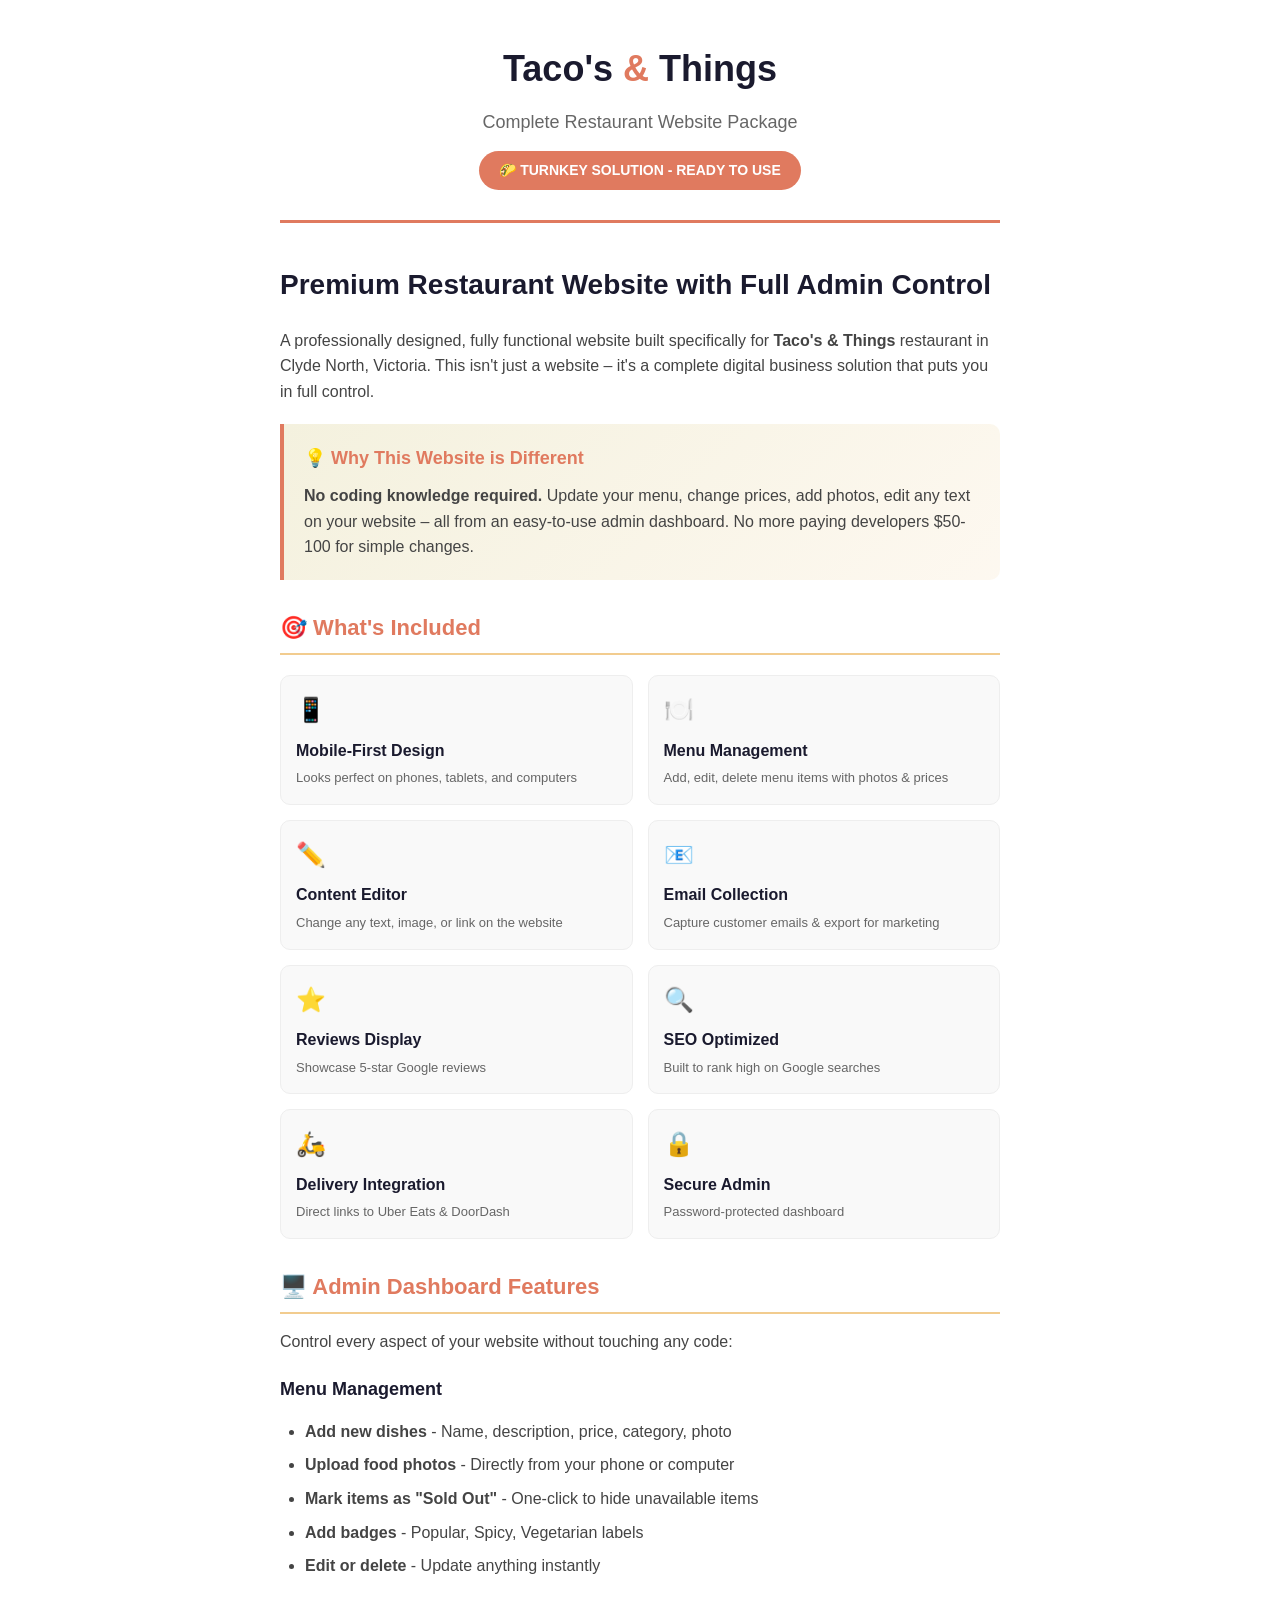
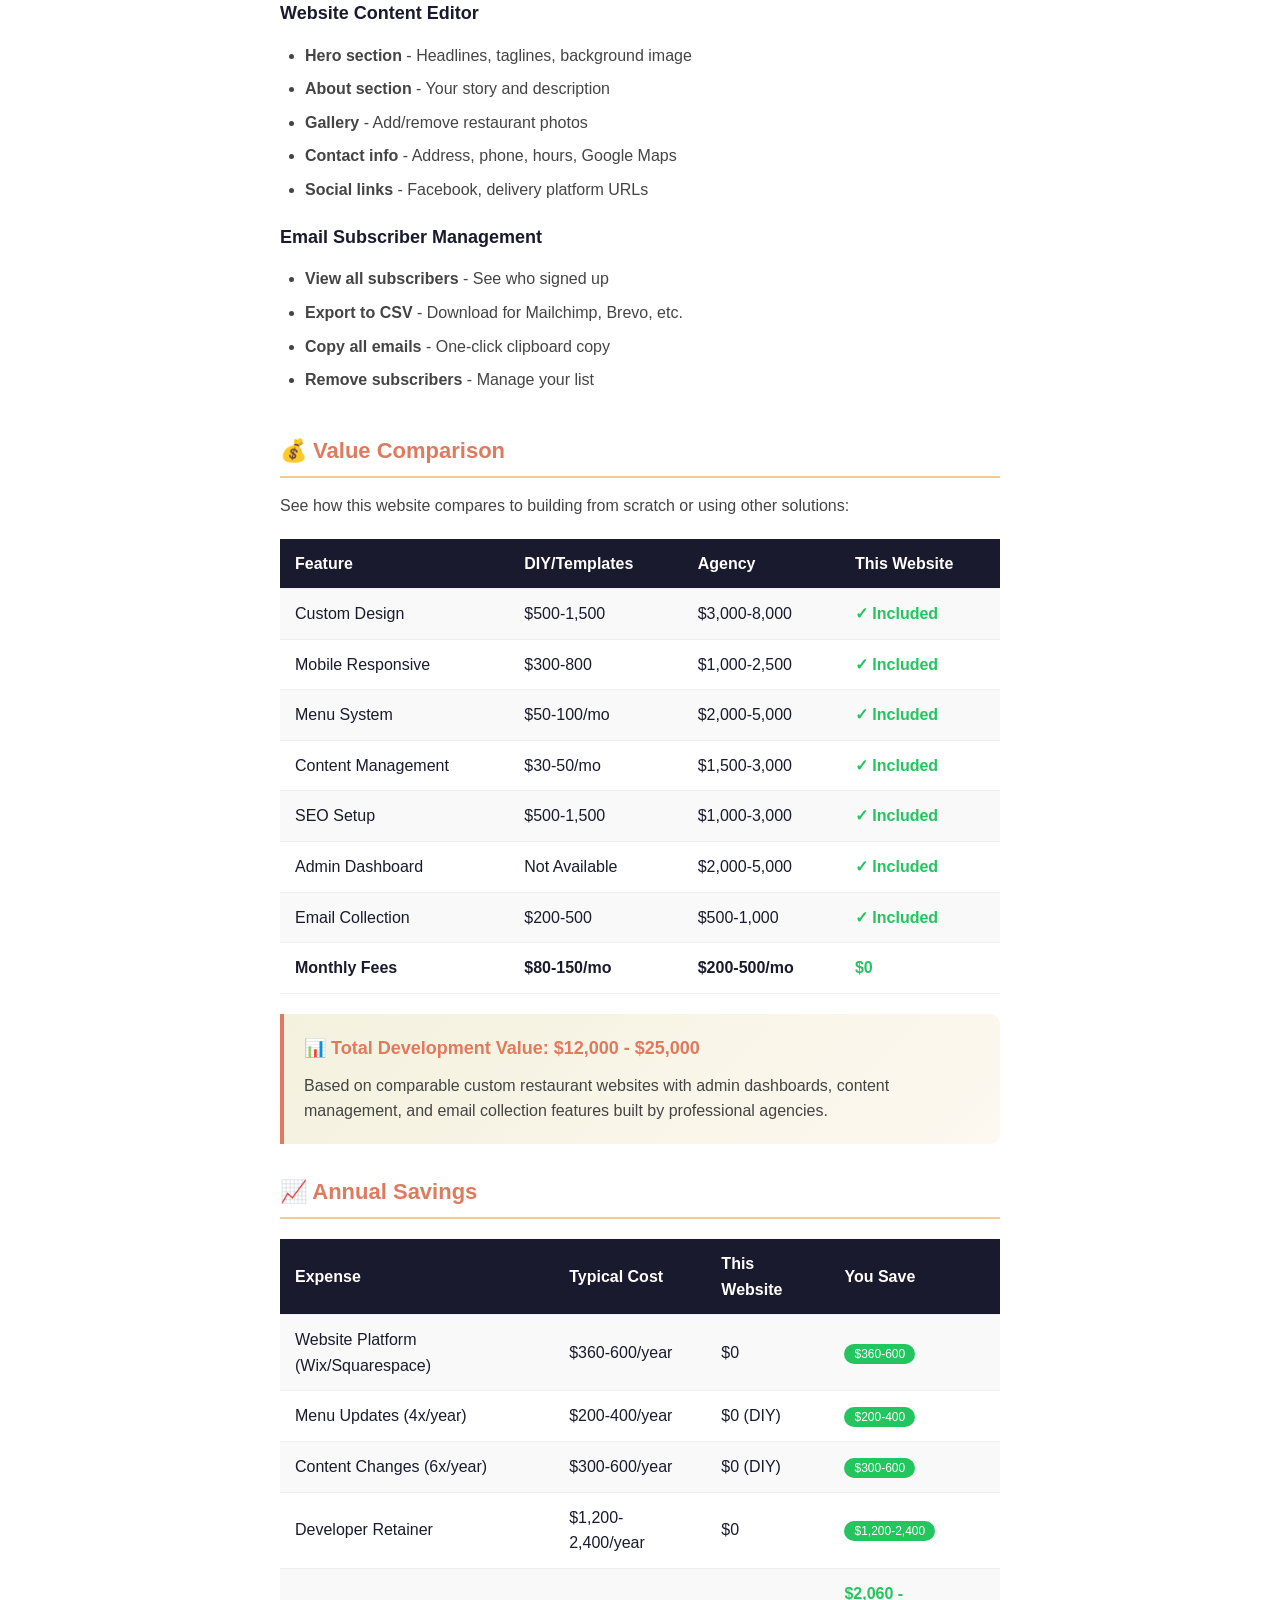
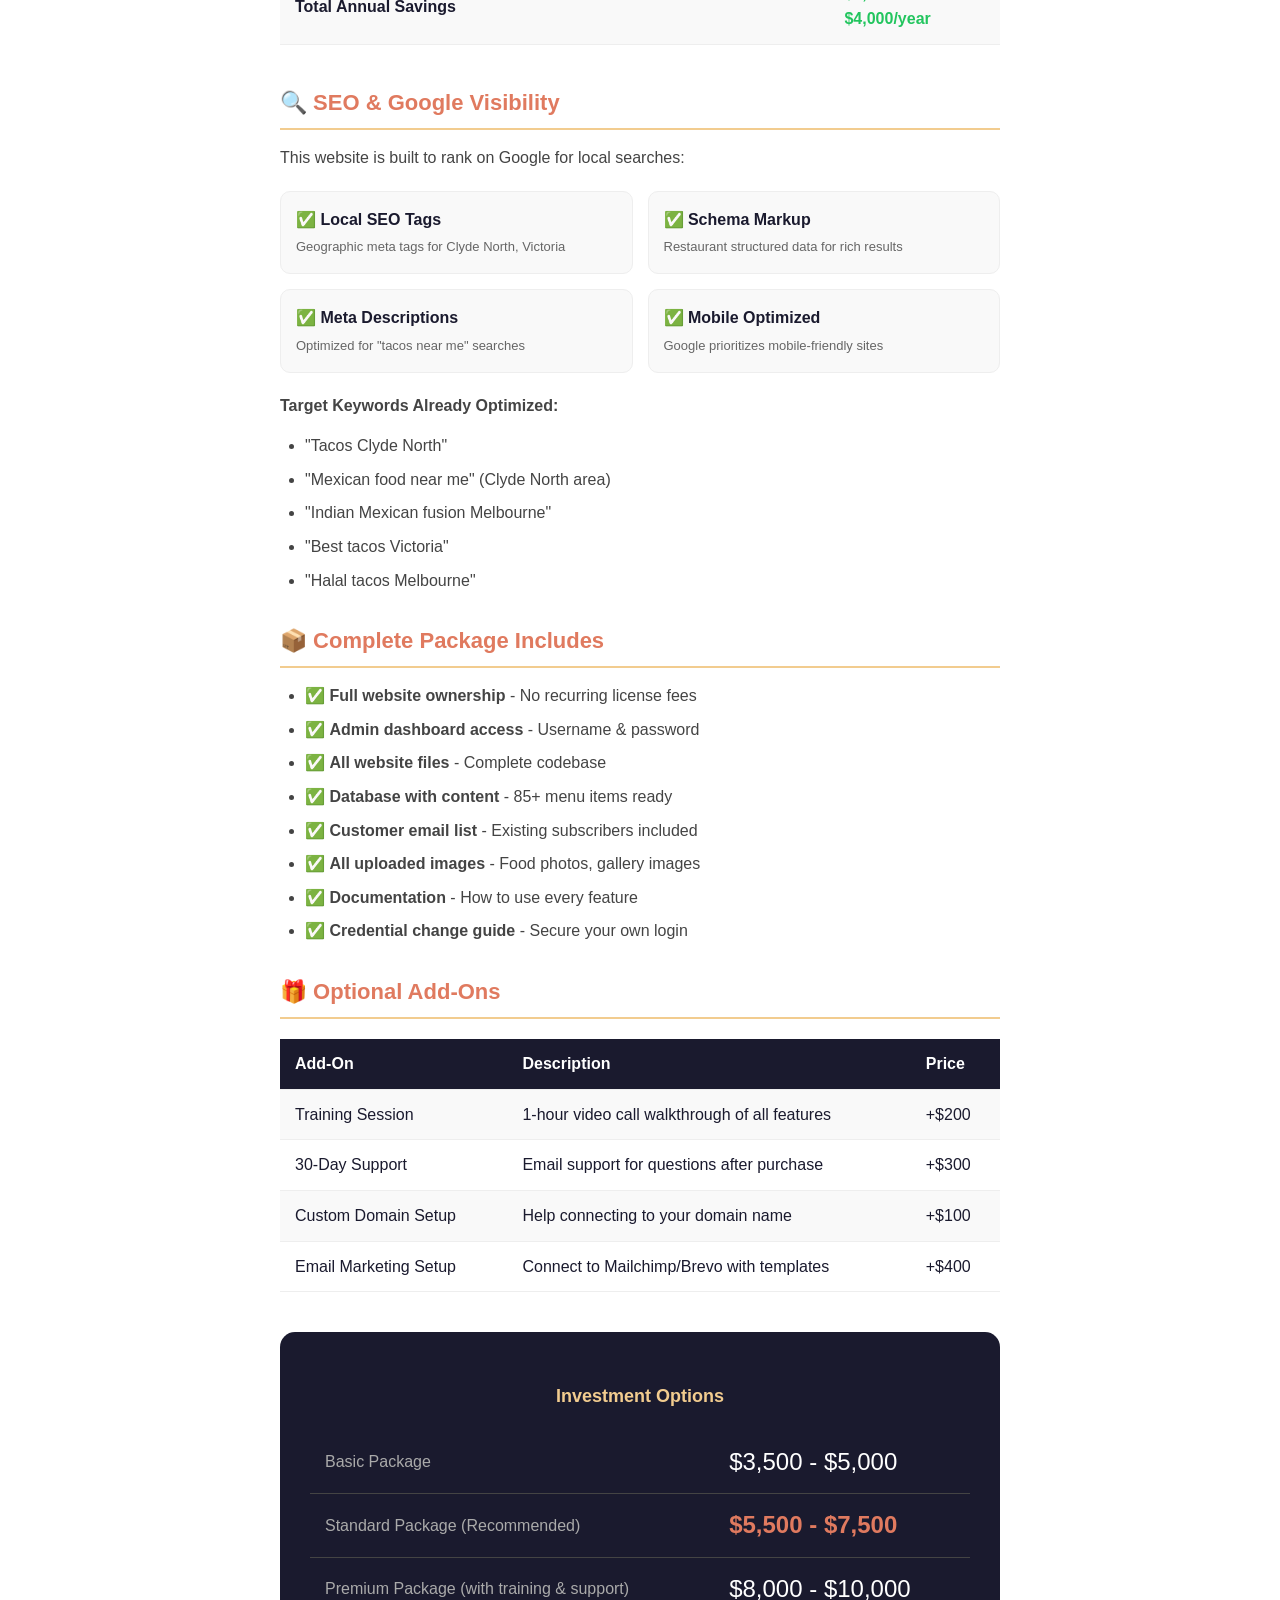
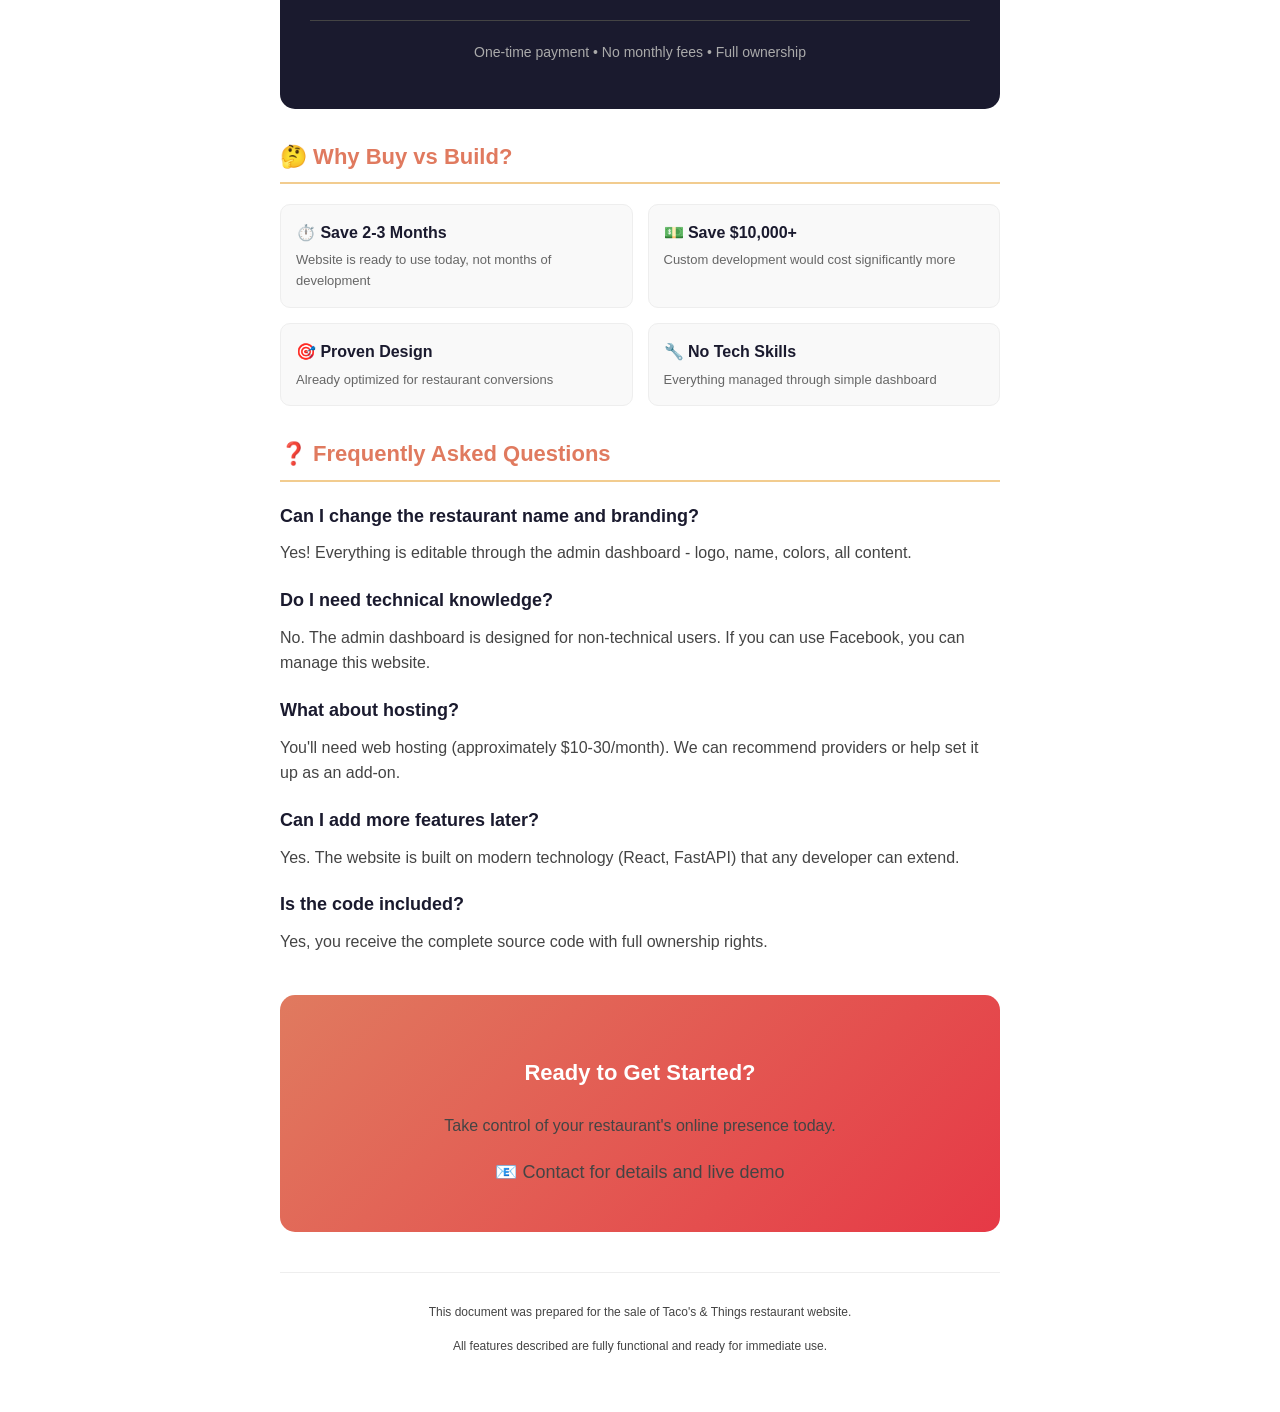
==== frontend/public/sales-document.html @ 50d33d6b "auto-commit for edf80dfa-8334-42f8-8b34-fdadc9ccfc8a" ====
<!DOCTYPE html>
<html lang="en">
<head>
    <meta charset="UTF-8">
    <meta name="viewport" content="width=device-width, initial-scale=1.0">
    <title>Taco's & Things - Website Sales Package</title>
    <style>
        * {
            margin: 0;
            padding: 0;
            box-sizing: border-box;
        }
        
        body {
            font-family: 'Segoe UI', Tahoma, Geneva, Verdana, sans-serif;
            line-height: 1.6;
            color: #1a1a2e;
            background: #fff;
        }
        
        .page {
            max-width: 800px;
            margin: 0 auto;
            padding: 40px;
        }
        
        .header {
            text-align: center;
            padding-bottom: 30px;
            border-bottom: 3px solid #E07A5F;
            margin-bottom: 40px;
        }
        
        .logo-text {
            font-size: 36px;
            font-weight: bold;
            color: #1a1a2e;
        }
        
        .logo-text span {
            color: #E07A5F;
        }
        
        .subtitle {
            font-size: 18px;
            color: #666;
            margin-top: 10px;
        }
        
        .badge {
            display: inline-block;
            background: #E07A5F;
            color: white;
            padding: 8px 20px;
            border-radius: 20px;
            font-size: 14px;
            font-weight: bold;
            margin-top: 15px;
        }
        
        h1 {
            font-size: 28px;
            color: #1a1a2e;
            margin-bottom: 20px;
        }
        
        h2 {
            font-size: 22px;
            color: #E07A5F;
            margin: 30px 0 15px 0;
            padding-bottom: 8px;
            border-bottom: 2px solid #F2CC8F;
        }
        
        h3 {
            font-size: 18px;
            color: #1a1a2e;
            margin: 20px 0 10px 0;
        }
        
        p {
            margin-bottom: 15px;
            color: #444;
        }
        
        .highlight-box {
            background: linear-gradient(135deg, #F4F1DE 0%, #F2CC8F22 100%);
            border-left: 4px solid #E07A5F;
            padding: 20px;
            margin: 20px 0;
            border-radius: 0 10px 10px 0;
        }
        
        .highlight-box h3 {
            margin-top: 0;
            color: #E07A5F;
        }
        
        .feature-grid {
            display: grid;
            grid-template-columns: repeat(2, 1fr);
            gap: 15px;
            margin: 20px 0;
        }
        
        .feature-item {
            background: #f9f9f9;
            padding: 15px;
            border-radius: 10px;
            border: 1px solid #eee;
        }
        
        .feature-item .icon {
            font-size: 24px;
            margin-bottom: 8px;
        }
        
        .feature-item h4 {
            font-size: 16px;
            color: #1a1a2e;
            margin-bottom: 5px;
        }
        
        .feature-item p {
            font-size: 13px;
            color: #666;
            margin: 0;
        }
        
        table {
            width: 100%;
            border-collapse: collapse;
            margin: 20px 0;
        }
        
        th, td {
            padding: 12px 15px;
            text-align: left;
            border-bottom: 1px solid #eee;
        }
        
        th {
            background: #1a1a2e;
            color: white;
            font-weight: 600;
        }
        
        tr:nth-child(even) {
            background: #f9f9f9;
        }
        
        .check {
            color: #22c55e;
            font-weight: bold;
        }
        
        .price-box {
            background: #1a1a2e;
            color: white;
            padding: 30px;
            border-radius: 15px;
            text-align: center;
            margin: 30px 0;
        }
        
        .price-box h3 {
            color: #F2CC8F;
            margin-bottom: 15px;
        }
        
        .price-amount {
            font-size: 48px;
            font-weight: bold;
            color: #E07A5F;
        }
        
        .price-note {
            font-size: 14px;
            color: #aaa;
            margin-top: 10px;
        }
        
        .comparison-row {
            display: flex;
            justify-content: space-between;
            padding: 15px 0;
            border-bottom: 1px solid #eee;
        }
        
        .comparison-label {
            font-weight: 600;
        }
        
        .comparison-values {
            display: flex;
            gap: 30px;
        }
        
        .comparison-values span {
            min-width: 100px;
            text-align: right;
        }
        
        .included {
            color: #22c55e;
            font-weight: bold;
        }
        
        .savings {
            background: #22c55e;
            color: white;
            padding: 3px 10px;
            border-radius: 10px;
            font-size: 12px;
        }
        
        ul {
            margin: 15px 0 15px 25px;
        }
        
        li {
            margin-bottom: 8px;
            color: #444;
        }
        
        .testimonial {
            background: #f9f9f9;
            padding: 20px;
            border-radius: 10px;
            font-style: italic;
            margin: 20px 0;
            position: relative;
        }
        
        .testimonial::before {
            content: '"';
            font-size: 60px;
            color: #E07A5F;
            position: absolute;
            top: -10px;
            left: 10px;
            opacity: 0.3;
        }
        
        .cta-section {
            background: linear-gradient(135deg, #E07A5F 0%, #E63946 100%);
            color: white;
            padding: 30px;
            border-radius: 15px;
            text-align: center;
            margin-top: 40px;
        }
        
        .cta-section h2 {
            color: white;
            border: none;
            margin-bottom: 15px;
        }
        
        .contact-info {
            margin-top: 20px;
            font-size: 18px;
        }
        
        .page-break {
            page-break-before: always;
            margin-top: 40px;
        }
        
        .footer {
            text-align: center;
            padding-top: 30px;
            margin-top: 40px;
            border-top: 1px solid #eee;
            color: #888;
            font-size: 12px;
        }
        
        @media print {
            .page {
                padding: 20px;
            }
            .page-break {
                page-break-before: always;
            }
        }
    </style>
</head>
<body>
    <div class="page">
        <!-- Header -->
        <div class="header">
            <div class="logo-text">Taco's <span>&</span> Things</div>
            <div class="subtitle">Complete Restaurant Website Package</div>
            <div class="badge">🌮 TURNKEY SOLUTION - READY TO USE</div>
        </div>

        <!-- Introduction -->
        <h1>Premium Restaurant Website with Full Admin Control</h1>
        <p>A professionally designed, fully functional website built specifically for <strong>Taco's & Things</strong> restaurant in Clyde North, Victoria. This isn't just a website – it's a complete digital business solution that puts you in full control.</p>

        <div class="highlight-box">
            <h3>💡 Why This Website is Different</h3>
            <p style="margin-bottom: 0;"><strong>No coding knowledge required.</strong> Update your menu, change prices, add photos, edit any text on your website – all from an easy-to-use admin dashboard. No more paying developers $50-100 for simple changes.</p>
        </div>

        <!-- Key Features Grid -->
        <h2>🎯 What's Included</h2>
        <div class="feature-grid">
            <div class="feature-item">
                <div class="icon">📱</div>
                <h4>Mobile-First Design</h4>
                <p>Looks perfect on phones, tablets, and computers</p>
            </div>
            <div class="feature-item">
                <div class="icon">🍽️</div>
                <h4>Menu Management</h4>
                <p>Add, edit, delete menu items with photos & prices</p>
            </div>
            <div class="feature-item">
                <div class="icon">✏️</div>
                <h4>Content Editor</h4>
                <p>Change any text, image, or link on the website</p>
            </div>
            <div class="feature-item">
                <div class="icon">📧</div>
                <h4>Email Collection</h4>
                <p>Capture customer emails & export for marketing</p>
            </div>
            <div class="feature-item">
                <div class="icon">⭐</div>
                <h4>Reviews Display</h4>
                <p>Showcase 5-star Google reviews</p>
            </div>
            <div class="feature-item">
                <div class="icon">🔍</div>
                <h4>SEO Optimized</h4>
                <p>Built to rank high on Google searches</p>
            </div>
            <div class="feature-item">
                <div class="icon">🛵</div>
                <h4>Delivery Integration</h4>
                <p>Direct links to Uber Eats & DoorDash</p>
            </div>
            <div class="feature-item">
                <div class="icon">🔒</div>
                <h4>Secure Admin</h4>
                <p>Password-protected dashboard</p>
            </div>
        </div>

        <!-- Admin Dashboard Details -->
        <h2>🖥️ Admin Dashboard Features</h2>
        <p>Control every aspect of your website without touching any code:</p>
        
        <h3>Menu Management</h3>
        <ul>
            <li><strong>Add new dishes</strong> - Name, description, price, category, photo</li>
            <li><strong>Upload food photos</strong> - Directly from your phone or computer</li>
            <li><strong>Mark items as "Sold Out"</strong> - One-click to hide unavailable items</li>
            <li><strong>Add badges</strong> - Popular, Spicy, Vegetarian labels</li>
            <li><strong>Edit or delete</strong> - Update anything instantly</li>
        </ul>

        <h3>Website Content Editor</h3>
        <ul>
            <li><strong>Hero section</strong> - Headlines, taglines, background image</li>
            <li><strong>About section</strong> - Your story and description</li>
            <li><strong>Gallery</strong> - Add/remove restaurant photos</li>
            <li><strong>Contact info</strong> - Address, phone, hours, Google Maps</li>
            <li><strong>Social links</strong> - Facebook, delivery platform URLs</li>
        </ul>

        <h3>Email Subscriber Management</h3>
        <ul>
            <li><strong>View all subscribers</strong> - See who signed up</li>
            <li><strong>Export to CSV</strong> - Download for Mailchimp, Brevo, etc.</li>
            <li><strong>Copy all emails</strong> - One-click clipboard copy</li>
            <li><strong>Remove subscribers</strong> - Manage your list</li>
        </ul>

        <div class="page-break"></div>

        <!-- Value Comparison -->
        <h2>💰 Value Comparison</h2>
        <p>See how this website compares to building from scratch or using other solutions:</p>

        <table>
            <tr>
                <th>Feature</th>
                <th>DIY/Templates</th>
                <th>Agency</th>
                <th>This Website</th>
            </tr>
            <tr>
                <td>Custom Design</td>
                <td>$500-1,500</td>
                <td>$3,000-8,000</td>
                <td class="check">✓ Included</td>
            </tr>
            <tr>
                <td>Mobile Responsive</td>
                <td>$300-800</td>
                <td>$1,000-2,500</td>
                <td class="check">✓ Included</td>
            </tr>
            <tr>
                <td>Menu System</td>
                <td>$50-100/mo</td>
                <td>$2,000-5,000</td>
                <td class="check">✓ Included</td>
            </tr>
            <tr>
                <td>Content Management</td>
                <td>$30-50/mo</td>
                <td>$1,500-3,000</td>
                <td class="check">✓ Included</td>
            </tr>
            <tr>
                <td>SEO Setup</td>
                <td>$500-1,500</td>
                <td>$1,000-3,000</td>
                <td class="check">✓ Included</td>
            </tr>
            <tr>
                <td>Admin Dashboard</td>
                <td>Not Available</td>
                <td>$2,000-5,000</td>
                <td class="check">✓ Included</td>
            </tr>
            <tr>
                <td>Email Collection</td>
                <td>$200-500</td>
                <td>$500-1,000</td>
                <td class="check">✓ Included</td>
            </tr>
            <tr>
                <td><strong>Monthly Fees</strong></td>
                <td><strong>$80-150/mo</strong></td>
                <td><strong>$200-500/mo</strong></td>
                <td class="check"><strong>$0</strong></td>
            </tr>
        </table>

        <div class="highlight-box">
            <h3>📊 Total Development Value: $12,000 - $25,000</h3>
            <p style="margin-bottom: 0;">Based on comparable custom restaurant websites with admin dashboards, content management, and email collection features built by professional agencies.</p>
        </div>

        <!-- Annual Savings -->
        <h2>📈 Annual Savings</h2>
        <table>
            <tr>
                <th>Expense</th>
                <th>Typical Cost</th>
                <th>This Website</th>
                <th>You Save</th>
            </tr>
            <tr>
                <td>Website Platform (Wix/Squarespace)</td>
                <td>$360-600/year</td>
                <td>$0</td>
                <td><span class="savings">$360-600</span></td>
            </tr>
            <tr>
                <td>Menu Updates (4x/year)</td>
                <td>$200-400/year</td>
                <td>$0 (DIY)</td>
                <td><span class="savings">$200-400</span></td>
            </tr>
            <tr>
                <td>Content Changes (6x/year)</td>
                <td>$300-600/year</td>
                <td>$0 (DIY)</td>
                <td><span class="savings">$300-600</span></td>
            </tr>
            <tr>
                <td>Developer Retainer</td>
                <td>$1,200-2,400/year</td>
                <td>$0</td>
                <td><span class="savings">$1,200-2,400</span></td>
            </tr>
            <tr>
                <td><strong>Total Annual Savings</strong></td>
                <td></td>
                <td></td>
                <td><strong style="color: #22c55e;">$2,060 - $4,000/year</strong></td>
            </tr>
        </table>

        <div class="page-break"></div>

        <!-- SEO Benefits -->
        <h2>🔍 SEO & Google Visibility</h2>
        <p>This website is built to rank on Google for local searches:</p>
        
        <div class="feature-grid">
            <div class="feature-item">
                <h4>✅ Local SEO Tags</h4>
                <p>Geographic meta tags for Clyde North, Victoria</p>
            </div>
            <div class="feature-item">
                <h4>✅ Schema Markup</h4>
                <p>Restaurant structured data for rich results</p>
            </div>
            <div class="feature-item">
                <h4>✅ Meta Descriptions</h4>
                <p>Optimized for "tacos near me" searches</p>
            </div>
            <div class="feature-item">
                <h4>✅ Mobile Optimized</h4>
                <p>Google prioritizes mobile-friendly sites</p>
            </div>
        </div>

        <p><strong>Target Keywords Already Optimized:</strong></p>
        <ul>
            <li>"Tacos Clyde North"</li>
            <li>"Mexican food near me" (Clyde North area)</li>
            <li>"Indian Mexican fusion Melbourne"</li>
            <li>"Best tacos Victoria"</li>
            <li>"Halal tacos Melbourne"</li>
        </ul>

        <!-- What You Get -->
        <h2>📦 Complete Package Includes</h2>
        <ul>
            <li>✅ <strong>Full website ownership</strong> - No recurring license fees</li>
            <li>✅ <strong>Admin dashboard access</strong> - Username & password</li>
            <li>✅ <strong>All website files</strong> - Complete codebase</li>
            <li>✅ <strong>Database with content</strong> - 85+ menu items ready</li>
            <li>✅ <strong>Customer email list</strong> - Existing subscribers included</li>
            <li>✅ <strong>All uploaded images</strong> - Food photos, gallery images</li>
            <li>✅ <strong>Documentation</strong> - How to use every feature</li>
            <li>✅ <strong>Credential change guide</strong> - Secure your own login</li>
        </ul>

        <!-- Optional Add-ons -->
        <h2>🎁 Optional Add-Ons</h2>
        <table>
            <tr>
                <th>Add-On</th>
                <th>Description</th>
                <th>Price</th>
            </tr>
            <tr>
                <td>Training Session</td>
                <td>1-hour video call walkthrough of all features</td>
                <td>+$200</td>
            </tr>
            <tr>
                <td>30-Day Support</td>
                <td>Email support for questions after purchase</td>
                <td>+$300</td>
            </tr>
            <tr>
                <td>Custom Domain Setup</td>
                <td>Help connecting to your domain name</td>
                <td>+$100</td>
            </tr>
            <tr>
                <td>Email Marketing Setup</td>
                <td>Connect to Mailchimp/Brevo with templates</td>
                <td>+$400</td>
            </tr>
        </table>

        <div class="page-break"></div>

        <!-- Pricing -->
        <div class="price-box">
            <h3>Investment Options</h3>
            <table style="color: white; margin: 20px 0;">
                <tr style="background: transparent;">
                    <td style="border-color: #444; color: #aaa;">Basic Package</td>
                    <td style="border-color: #444; color: white; font-size: 24px;">$3,500 - $5,000</td>
                </tr>
                <tr style="background: transparent;">
                    <td style="border-color: #444; color: #aaa;">Standard Package (Recommended)</td>
                    <td style="border-color: #444; color: #E07A5F; font-size: 24px; font-weight: bold;">$5,500 - $7,500</td>
                </tr>
                <tr style="background: transparent;">
                    <td style="border-color: #444; color: #aaa;">Premium Package (with training & support)</td>
                    <td style="border-color: #444; color: white; font-size: 24px;">$8,000 - $10,000</td>
                </tr>
            </table>
            <p class="price-note">One-time payment • No monthly fees • Full ownership</p>
        </div>

        <!-- Why Buy This -->
        <h2>🤔 Why Buy vs Build?</h2>
        <div class="feature-grid">
            <div class="feature-item">
                <h4>⏱️ Save 2-3 Months</h4>
                <p>Website is ready to use today, not months of development</p>
            </div>
            <div class="feature-item">
                <h4>💵 Save $10,000+</h4>
                <p>Custom development would cost significantly more</p>
            </div>
            <div class="feature-item">
                <h4>🎯 Proven Design</h4>
                <p>Already optimized for restaurant conversions</p>
            </div>
            <div class="feature-item">
                <h4>🔧 No Tech Skills</h4>
                <p>Everything managed through simple dashboard</p>
            </div>
        </div>

        <!-- FAQ -->
        <h2>❓ Frequently Asked Questions</h2>
        
        <h3>Can I change the restaurant name and branding?</h3>
        <p>Yes! Everything is editable through the admin dashboard - logo, name, colors, all content.</p>

        <h3>Do I need technical knowledge?</h3>
        <p>No. The admin dashboard is designed for non-technical users. If you can use Facebook, you can manage this website.</p>

        <h3>What about hosting?</h3>
        <p>You'll need web hosting (approximately $10-30/month). We can recommend providers or help set it up as an add-on.</p>

        <h3>Can I add more features later?</h3>
        <p>Yes. The website is built on modern technology (React, FastAPI) that any developer can extend.</p>

        <h3>Is the code included?</h3>
        <p>Yes, you receive the complete source code with full ownership rights.</p>

        <!-- Call to Action -->
        <div class="cta-section">
            <h2>Ready to Get Started?</h2>
            <p>Take control of your restaurant's online presence today.</p>
            <div class="contact-info">
                <p>📧 Contact for details and live demo</p>
            </div>
        </div>

        <!-- Footer -->
        <div class="footer">
            <p>This document was prepared for the sale of Taco's & Things restaurant website.</p>
            <p>All features described are fully functional and ready for immediate use.</p>
        </div>
    </div>
</body>
</html>
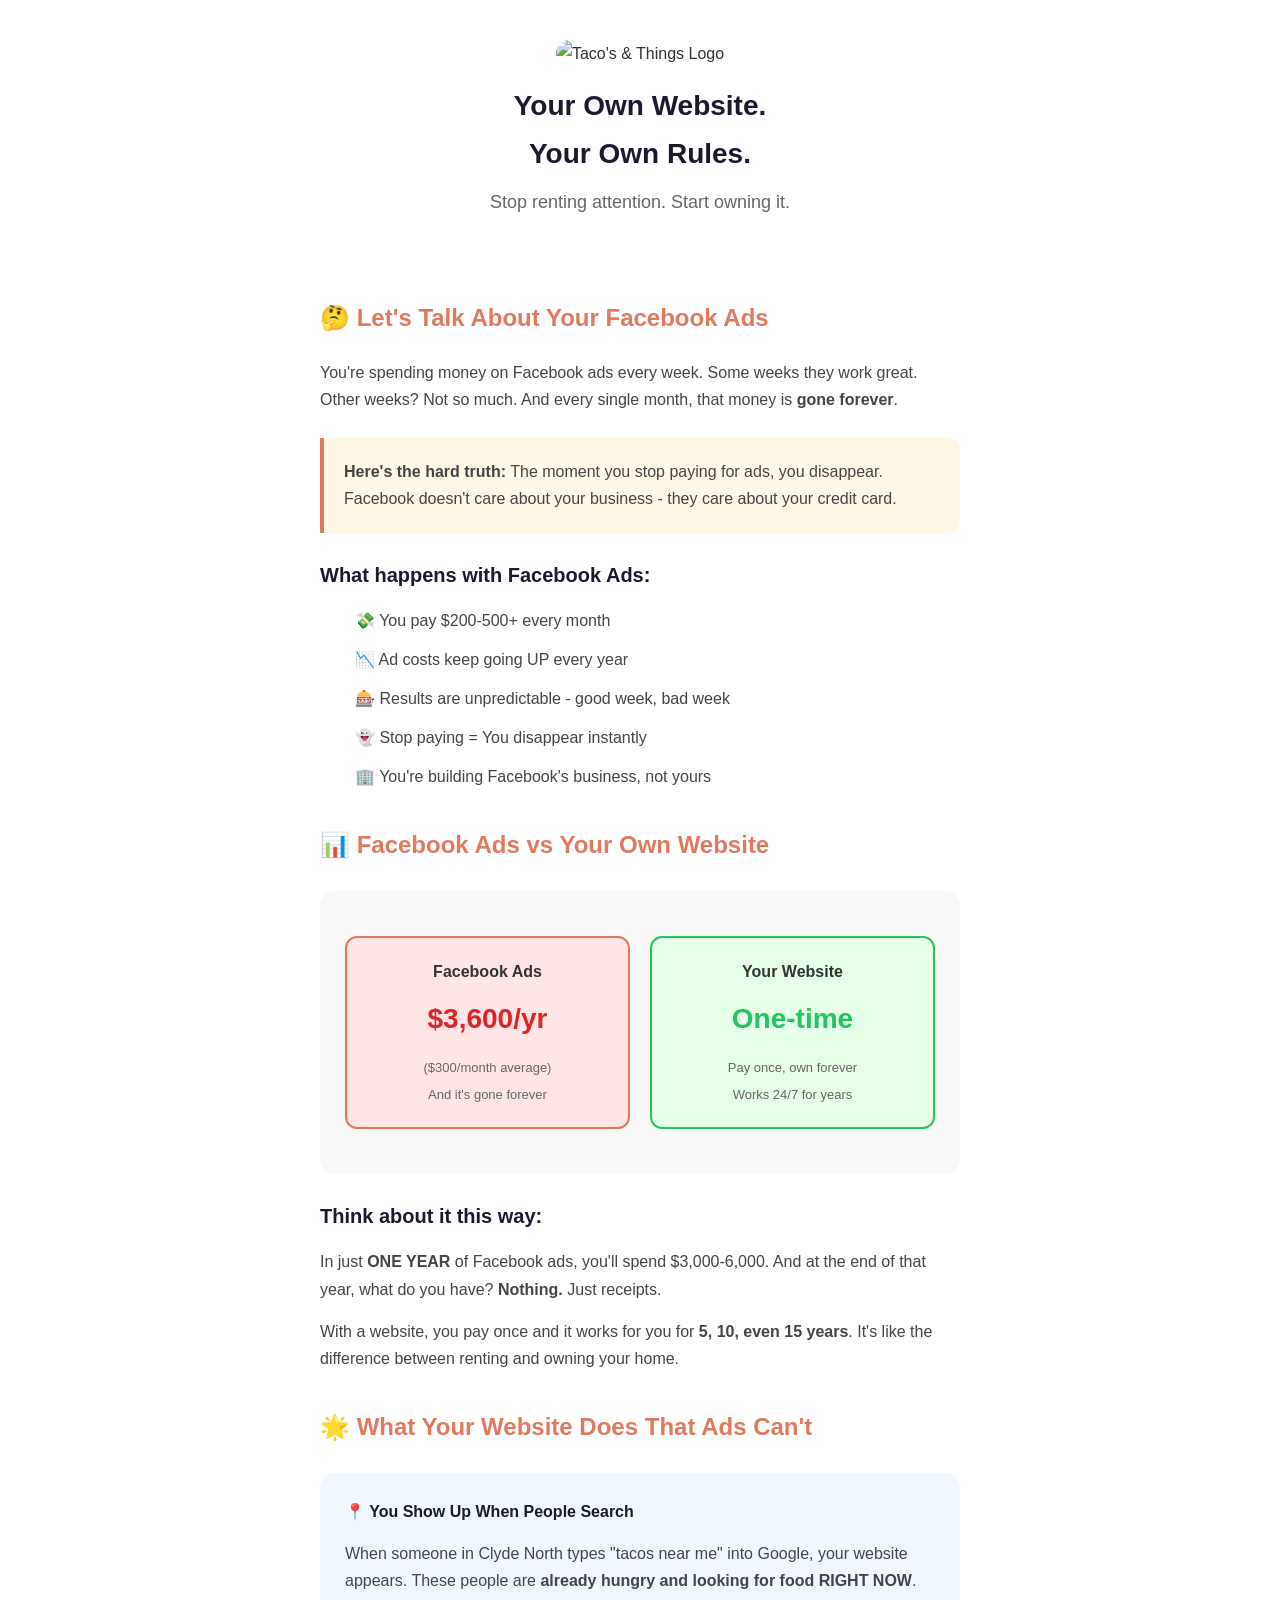
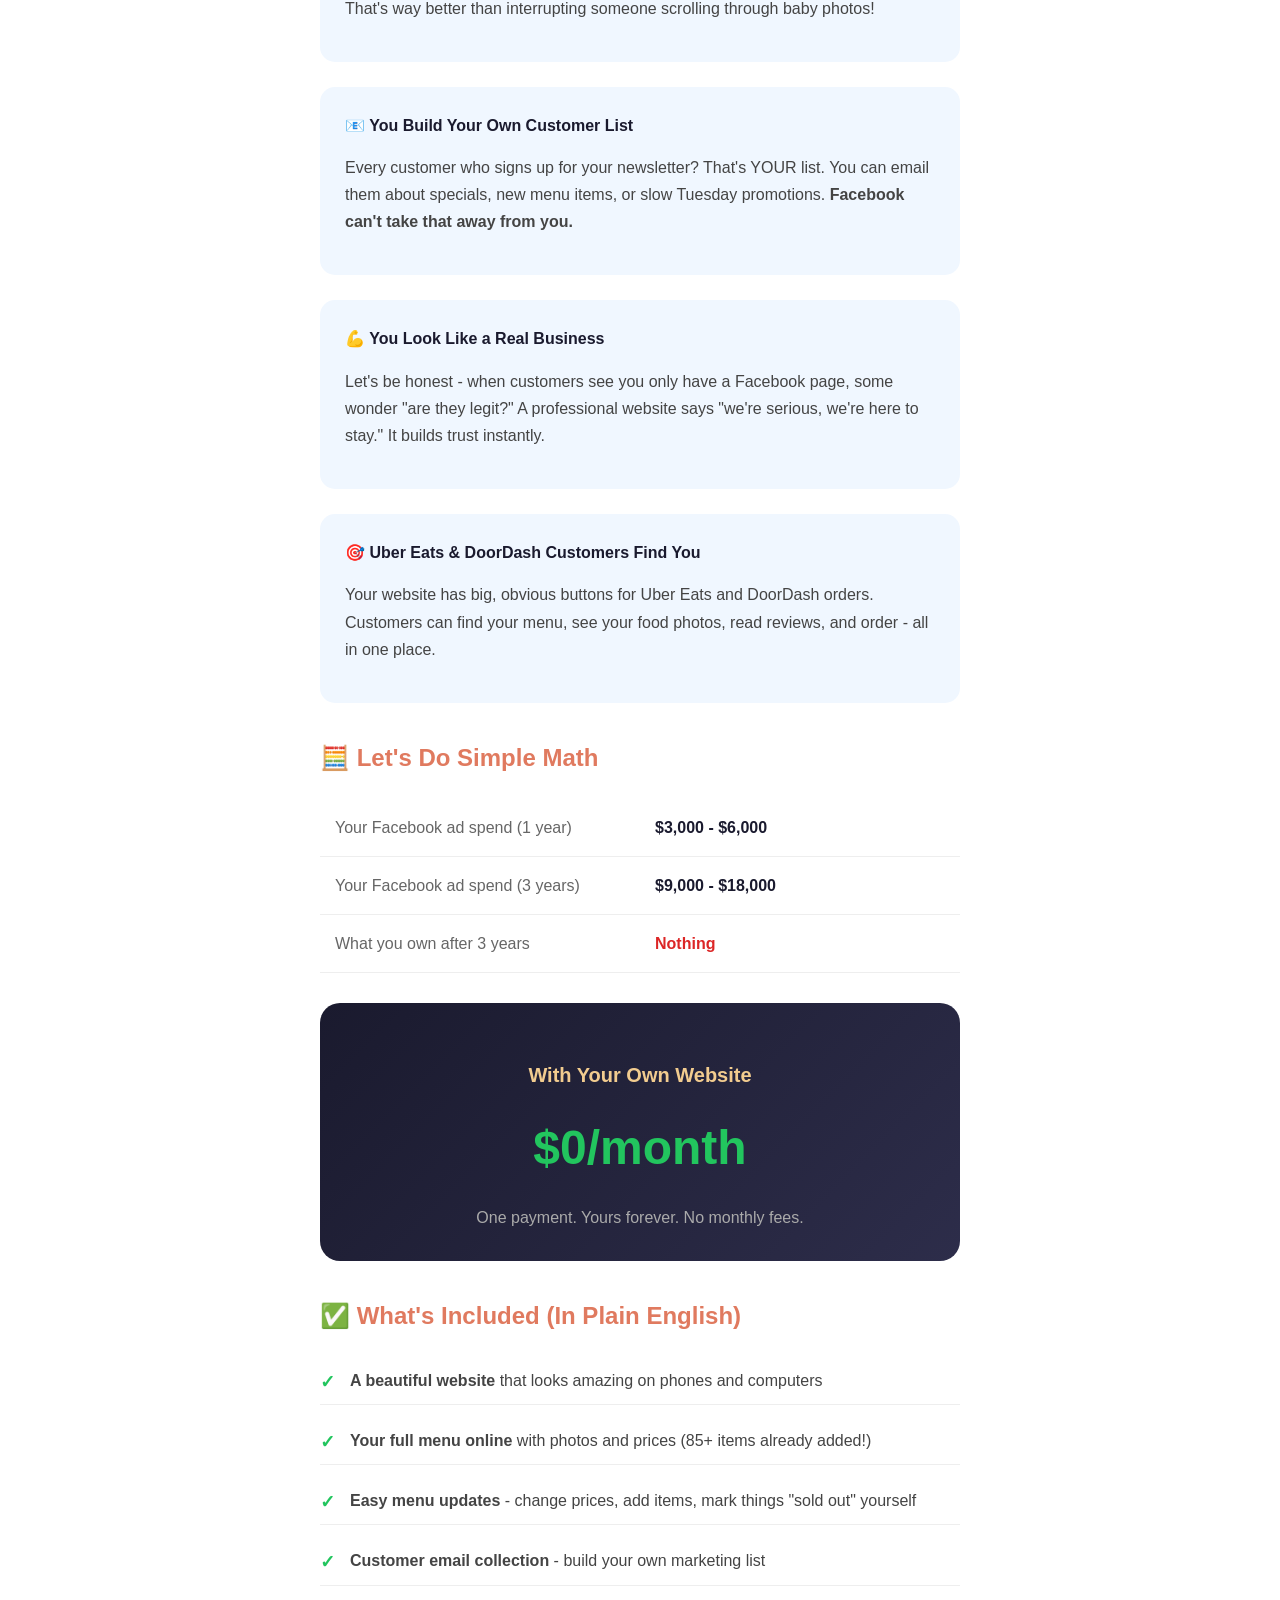
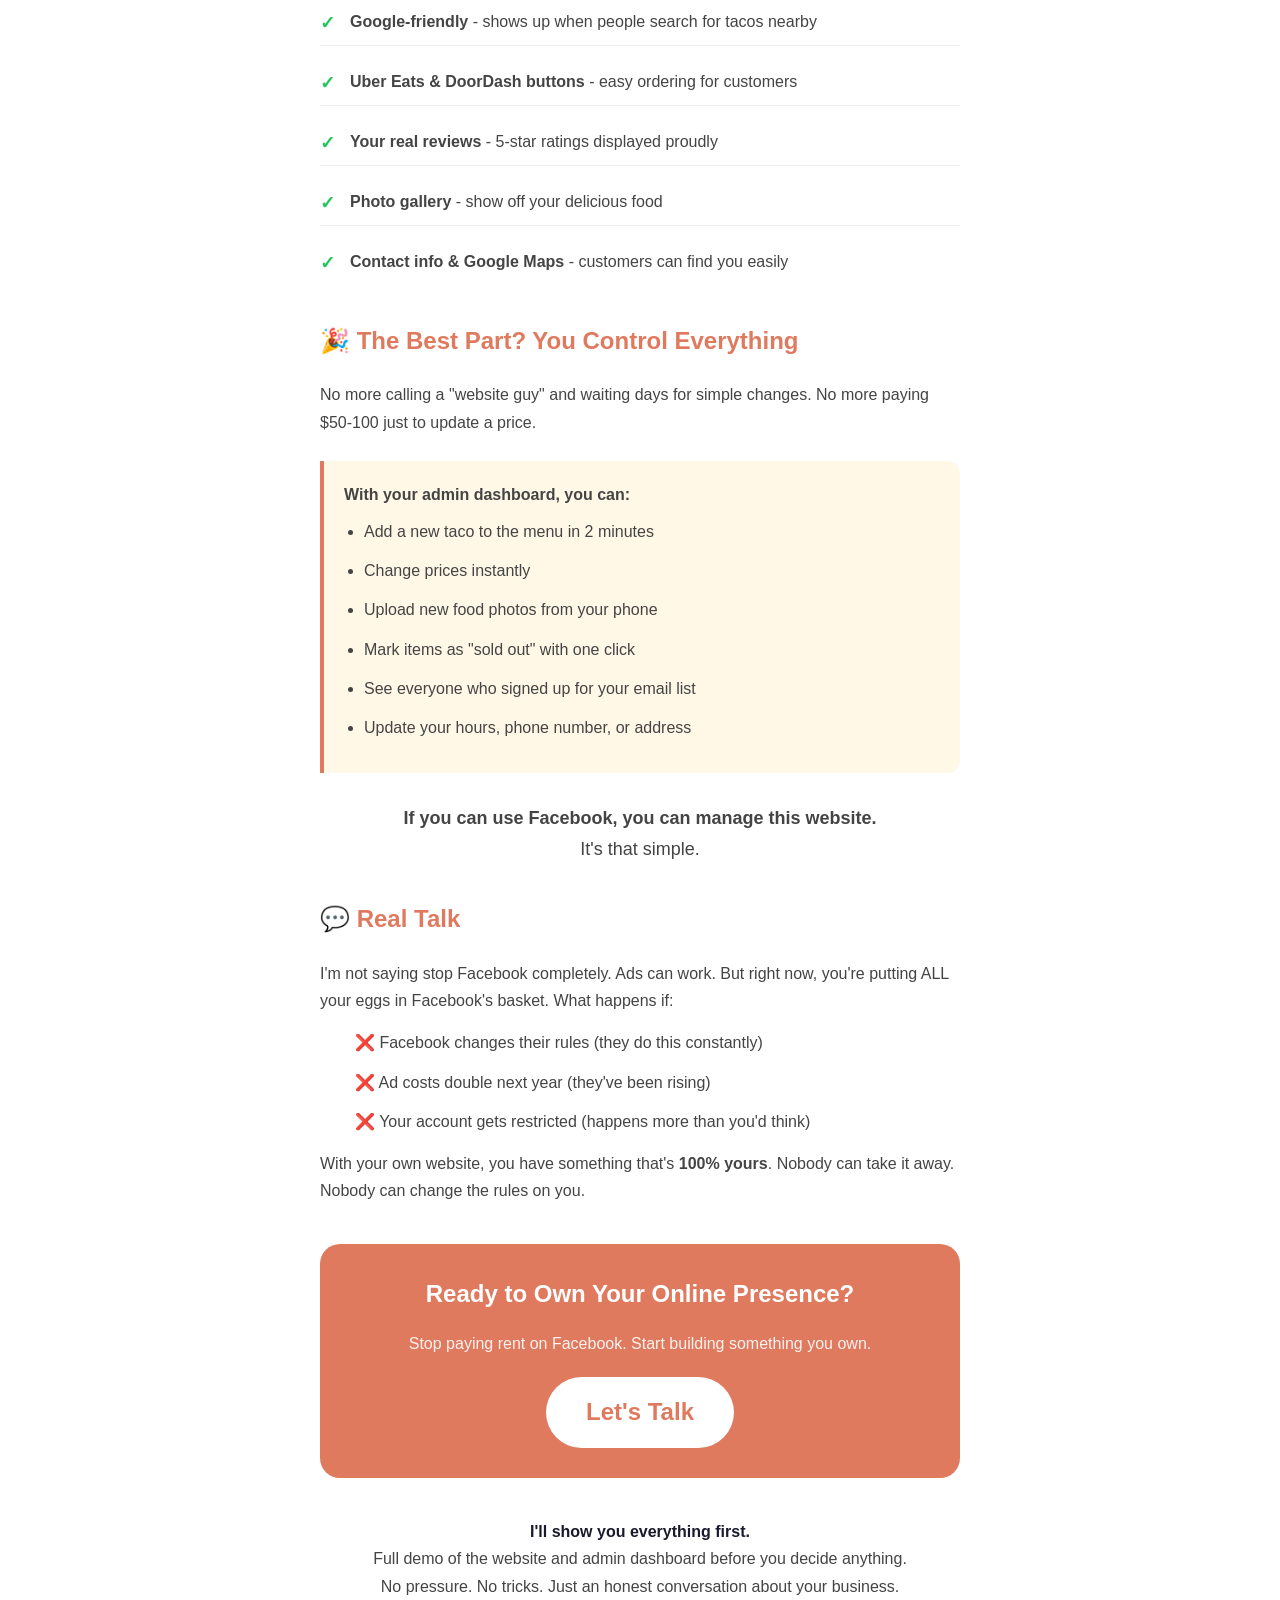
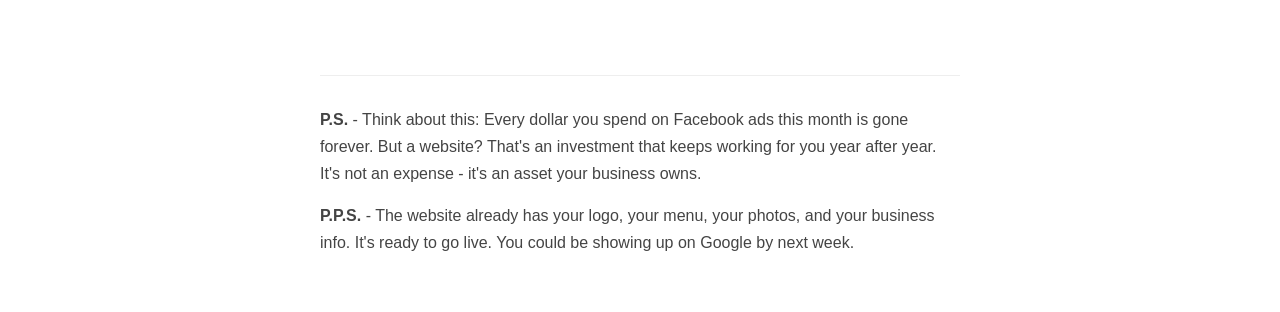
==== commit b5957ecc: "auto-commit for 1cf21981-77ee-4a27-bda1-fac5dadb902a" ====
--- a/frontend/public/sales-document.html
+++ b/frontend/public/sales-document.html
@@ -3,7 +3,7 @@
 <head>
     <meta charset="UTF-8">
     <meta name="viewport" content="width=device-width, initial-scale=1.0">
-    <title>Taco's & Things - Website Sales Package</title>
+    <title>Taco's & Things - Your Website, Your Business</title>
     <style>
         * {
             margin: 0;
@@ -13,69 +13,51 @@
         
         body {
             font-family: 'Segoe UI', Tahoma, Geneva, Verdana, sans-serif;
-            line-height: 1.6;
-            color: #1a1a2e;
+            line-height: 1.7;
+            color: #333;
             background: #fff;
+            font-size: 16px;
         }
         
         .page {
-            max-width: 800px;
+            max-width: 700px;
             margin: 0 auto;
-            padding: 40px;
+            padding: 40px 30px;
         }
         
         .header {
             text-align: center;
             padding-bottom: 30px;
-            border-bottom: 3px solid #E07A5F;
-            margin-bottom: 40px;
-        }
-        
-        .logo-text {
-            font-size: 36px;
-            font-weight: bold;
-            color: #1a1a2e;
-        }
-        
-        .logo-text span {
-            color: #E07A5F;
-        }
-        
-        .subtitle {
-            font-size: 18px;
-            color: #666;
-            margin-top: 10px;
-        }
-        
-        .badge {
-            display: inline-block;
-            background: #E07A5F;
-            color: white;
-            padding: 8px 20px;
-            border-radius: 20px;
-            font-size: 14px;
-            font-weight: bold;
-            margin-top: 15px;
-        }
-        
-        h1 {
+            margin-bottom: 30px;
+        }
+        
+        .header img {
+            width: 120px;
+            border-radius: 15px;
+            margin-bottom: 15px;
+        }
+        
+        .header h1 {
             font-size: 28px;
             color: #1a1a2e;
-            margin-bottom: 20px;
+            margin-bottom: 10px;
+        }
+        
+        .header p {
+            color: #666;
+            font-size: 18px;
         }
         
         h2 {
-            font-size: 22px;
+            font-size: 24px;
             color: #E07A5F;
-            margin: 30px 0 15px 0;
-            padding-bottom: 8px;
-            border-bottom: 2px solid #F2CC8F;
+            margin: 35px 0 20px 0;
         }
         
         h3 {
-            font-size: 18px;
+            font-size: 20px;
             color: #1a1a2e;
-            margin: 20px 0 10px 0;
+            margin: 25px 0 15px 0;
         }
         
         p {
@@ -83,563 +65,402 @@
             color: #444;
         }
         
-        .highlight-box {
-            background: linear-gradient(135deg, #F4F1DE 0%, #F2CC8F22 100%);
+        .highlight {
+            background: #FFF8E7;
             border-left: 4px solid #E07A5F;
             padding: 20px;
+            margin: 25px 0;
+            border-radius: 0 12px 12px 0;
+        }
+        
+        .highlight p {
+            margin: 0;
+        }
+        
+        .comparison-box {
+            background: #f9f9f9;
+            border-radius: 15px;
+            padding: 25px;
+            margin: 25px 0;
+        }
+        
+        .vs-container {
+            display: flex;
+            gap: 20px;
             margin: 20px 0;
-            border-radius: 0 10px 10px 0;
-        }
-        
-        .highlight-box h3 {
-            margin-top: 0;
-            color: #E07A5F;
-        }
-        
-        .feature-grid {
-            display: grid;
-            grid-template-columns: repeat(2, 1fr);
-            gap: 15px;
+        }
+        
+        .vs-box {
+            flex: 1;
+            padding: 20px;
+            border-radius: 12px;
+            text-align: center;
+        }
+        
+        .vs-box.bad {
+            background: #FFE5E5;
+            border: 2px solid #E07A5F;
+        }
+        
+        .vs-box.good {
+            background: #E5FFE9;
+            border: 2px solid #22c55e;
+        }
+        
+        .vs-box h4 {
+            font-size: 16px;
+            margin-bottom: 10px;
+        }
+        
+        .vs-box .price {
+            font-size: 28px;
+            font-weight: bold;
+            margin: 10px 0;
+        }
+        
+        .vs-box.bad .price {
+            color: #dc2626;
+        }
+        
+        .vs-box.good .price {
+            color: #22c55e;
+        }
+        
+        .vs-box small {
+            color: #666;
+            font-size: 13px;
+        }
+        
+        ul {
+            margin: 15px 0 15px 20px;
+        }
+        
+        li {
+            margin-bottom: 12px;
+            color: #444;
+        }
+        
+        .emoji-list {
+            list-style: none;
+            margin-left: 0;
+        }
+        
+        .emoji-list li {
+            padding-left: 35px;
+            position: relative;
+        }
+        
+        .emoji-list li::before {
+            position: absolute;
+            left: 0;
+            top: 0;
+        }
+        
+        .simple-table {
+            width: 100%;
             margin: 20px 0;
-        }
-        
-        .feature-item {
-            background: #f9f9f9;
+            border-collapse: collapse;
+        }
+        
+        .simple-table td {
             padding: 15px;
-            border-radius: 10px;
-            border: 1px solid #eee;
-        }
-        
-        .feature-item .icon {
-            font-size: 24px;
-            margin-bottom: 8px;
-        }
-        
-        .feature-item h4 {
-            font-size: 16px;
+            border-bottom: 1px solid #eee;
+            vertical-align: top;
+        }
+        
+        .simple-table td:first-child {
+            width: 50%;
+            color: #666;
+        }
+        
+        .simple-table td:last-child {
+            font-weight: 600;
             color: #1a1a2e;
+        }
+        
+        .money-box {
+            background: linear-gradient(135deg, #1a1a2e 0%, #2d2d4a 100%);
+            color: white;
+            padding: 30px;
+            border-radius: 20px;
+            text-align: center;
+            margin: 30px 0;
+        }
+        
+        .money-box h3 {
+            color: #F2CC8F;
             margin-bottom: 5px;
         }
         
-        .feature-item p {
-            font-size: 13px;
-            color: #666;
+        .money-box .big-number {
+            font-size: 48px;
+            font-weight: bold;
+            color: #22c55e;
+            margin: 15px 0;
+        }
+        
+        .money-box p {
+            color: #aaa;
             margin: 0;
         }
         
-        table {
-            width: 100%;
-            border-collapse: collapse;
-            margin: 20px 0;
-        }
-        
-        th, td {
-            padding: 12px 15px;
-            text-align: left;
+        .story-box {
+            background: #f0f7ff;
+            border-radius: 15px;
+            padding: 25px;
+            margin: 25px 0;
+        }
+        
+        .story-box h4 {
+            color: #1a1a2e;
+            margin-bottom: 15px;
+        }
+        
+        .check-list {
+            list-style: none;
+            margin: 0;
+        }
+        
+        .check-list li {
+            padding: 10px 0;
+            padding-left: 30px;
+            position: relative;
             border-bottom: 1px solid #eee;
         }
         
-        th {
-            background: #1a1a2e;
-            color: white;
-            font-weight: 600;
-        }
-        
-        tr:nth-child(even) {
-            background: #f9f9f9;
-        }
-        
-        .check {
+        .check-list li:last-child {
+            border-bottom: none;
+        }
+        
+        .check-list li::before {
+            content: "✓";
+            position: absolute;
+            left: 0;
             color: #22c55e;
             font-weight: bold;
-        }
-        
-        .price-box {
-            background: #1a1a2e;
+            font-size: 18px;
+        }
+        
+        .final-offer {
+            background: #E07A5F;
             color: white;
             padding: 30px;
-            border-radius: 15px;
+            border-radius: 20px;
             text-align: center;
-            margin: 30px 0;
-        }
-        
-        .price-box h3 {
-            color: #F2CC8F;
-            margin-bottom: 15px;
-        }
-        
-        .price-amount {
-            font-size: 48px;
+            margin: 40px 0 20px 0;
+        }
+        
+        .final-offer h2 {
+            color: white;
+            margin: 0 0 15px 0;
+        }
+        
+        .final-offer p {
+            color: rgba(255,255,255,0.9);
+            margin-bottom: 20px;
+        }
+        
+        .final-offer .price-tag {
+            background: white;
+            color: #E07A5F;
+            display: inline-block;
+            padding: 15px 40px;
+            border-radius: 50px;
+            font-size: 24px;
             font-weight: bold;
-            color: #E07A5F;
-        }
-        
-        .price-note {
-            font-size: 14px;
-            color: #aaa;
-            margin-top: 10px;
-        }
-        
-        .comparison-row {
-            display: flex;
-            justify-content: space-between;
-            padding: 15px 0;
-            border-bottom: 1px solid #eee;
-        }
-        
-        .comparison-label {
-            font-weight: 600;
-        }
-        
-        .comparison-values {
-            display: flex;
-            gap: 30px;
-        }
-        
-        .comparison-values span {
-            min-width: 100px;
-            text-align: right;
-        }
-        
-        .included {
-            color: #22c55e;
-            font-weight: bold;
-        }
-        
-        .savings {
-            background: #22c55e;
-            color: white;
-            padding: 3px 10px;
-            border-radius: 10px;
-            font-size: 12px;
-        }
-        
-        ul {
-            margin: 15px 0 15px 25px;
-        }
-        
-        li {
-            margin-bottom: 8px;
-            color: #444;
-        }
-        
-        .testimonial {
-            background: #f9f9f9;
+        }
+        
+        .guarantee {
+            text-align: center;
             padding: 20px;
-            border-radius: 10px;
-            font-style: italic;
-            margin: 20px 0;
-            position: relative;
-        }
-        
-        .testimonial::before {
-            content: '"';
-            font-size: 60px;
-            color: #E07A5F;
-            position: absolute;
-            top: -10px;
-            left: 10px;
-            opacity: 0.3;
-        }
-        
-        .cta-section {
-            background: linear-gradient(135deg, #E07A5F 0%, #E63946 100%);
-            color: white;
-            padding: 30px;
-            border-radius: 15px;
-            text-align: center;
-            margin-top: 40px;
-        }
-        
-        .cta-section h2 {
-            color: white;
-            border: none;
-            margin-bottom: 15px;
-        }
-        
-        .contact-info {
-            margin-top: 20px;
-            font-size: 18px;
-        }
-        
-        .page-break {
-            page-break-before: always;
-            margin-top: 40px;
-        }
-        
-        .footer {
-            text-align: center;
-            padding-top: 30px;
-            margin-top: 40px;
-            border-top: 1px solid #eee;
-            color: #888;
-            font-size: 12px;
+            color: #666;
+        }
+        
+        .guarantee strong {
+            color: #1a1a2e;
+        }
+        
+        @media (max-width: 600px) {
+            .vs-container {
+                flex-direction: column;
+            }
+            .page {
+                padding: 25px 20px;
+            }
         }
         
         @media print {
             .page {
                 padding: 20px;
             }
-            .page-break {
-                page-break-before: always;
-            }
         }
     </style>
 </head>
 <body>
     <div class="page">
+        
         <!-- Header -->
         <div class="header">
-            <div class="logo-text">Taco's <span>&</span> Things</div>
-            <div class="subtitle">Complete Restaurant Website Package</div>
-            <div class="badge">🌮 TURNKEY SOLUTION - READY TO USE</div>
-        </div>
-
-        <!-- Introduction -->
-        <h1>Premium Restaurant Website with Full Admin Control</h1>
-        <p>A professionally designed, fully functional website built specifically for <strong>Taco's & Things</strong> restaurant in Clyde North, Victoria. This isn't just a website – it's a complete digital business solution that puts you in full control.</p>
-
-        <div class="highlight-box">
-            <h3>💡 Why This Website is Different</h3>
-            <p style="margin-bottom: 0;"><strong>No coding knowledge required.</strong> Update your menu, change prices, add photos, edit any text on your website – all from an easy-to-use admin dashboard. No more paying developers $50-100 for simple changes.</p>
-        </div>
-
-        <!-- Key Features Grid -->
-        <h2>🎯 What's Included</h2>
-        <div class="feature-grid">
-            <div class="feature-item">
-                <div class="icon">📱</div>
-                <h4>Mobile-First Design</h4>
-                <p>Looks perfect on phones, tablets, and computers</p>
+            <img src="https://customer-assets.emergentagent.com/job_tacos-victoria/artifacts/7kfqr9np_Logo.jpg" alt="Taco's & Things Logo">
+            <h1>Your Own Website.<br>Your Own Rules.</h1>
+            <p>Stop renting attention. Start owning it.</p>
+        </div>
+
+        <!-- The Problem -->
+        <h2>🤔 Let's Talk About Your Facebook Ads</h2>
+        
+        <p>You're spending money on Facebook ads every week. Some weeks they work great. Other weeks? Not so much. And every single month, that money is <strong>gone forever</strong>.</p>
+        
+        <div class="highlight">
+            <p><strong>Here's the hard truth:</strong> The moment you stop paying for ads, you disappear. Facebook doesn't care about your business - they care about your credit card.</p>
+        </div>
+
+        <h3>What happens with Facebook Ads:</h3>
+        <ul class="emoji-list">
+            <li style="padding-left: 35px;">💸 You pay $200-500+ every month</li>
+            <li style="padding-left: 35px;">📉 Ad costs keep going UP every year</li>
+            <li style="padding-left: 35px;">🎰 Results are unpredictable - good week, bad week</li>
+            <li style="padding-left: 35px;">👻 Stop paying = You disappear instantly</li>
+            <li style="padding-left: 35px;">🏢 You're building Facebook's business, not yours</li>
+        </ul>
+
+        <!-- The Comparison -->
+        <h2>📊 Facebook Ads vs Your Own Website</h2>
+        
+        <div class="comparison-box">
+            <div class="vs-container">
+                <div class="vs-box bad">
+                    <h4>Facebook Ads</h4>
+                    <div class="price">$3,600/yr</div>
+                    <small>($300/month average)<br>And it's gone forever</small>
+                </div>
+                <div class="vs-box good">
+                    <h4>Your Website</h4>
+                    <div class="price">One-time</div>
+                    <small>Pay once, own forever<br>Works 24/7 for years</small>
+                </div>
             </div>
-            <div class="feature-item">
-                <div class="icon">🍽️</div>
-                <h4>Menu Management</h4>
-                <p>Add, edit, delete menu items with photos & prices</p>
-            </div>
-            <div class="feature-item">
-                <div class="icon">✏️</div>
-                <h4>Content Editor</h4>
-                <p>Change any text, image, or link on the website</p>
-            </div>
-            <div class="feature-item">
-                <div class="icon">📧</div>
-                <h4>Email Collection</h4>
-                <p>Capture customer emails & export for marketing</p>
-            </div>
-            <div class="feature-item">
-                <div class="icon">⭐</div>
-                <h4>Reviews Display</h4>
-                <p>Showcase 5-star Google reviews</p>
-            </div>
-            <div class="feature-item">
-                <div class="icon">🔍</div>
-                <h4>SEO Optimized</h4>
-                <p>Built to rank high on Google searches</p>
-            </div>
-            <div class="feature-item">
-                <div class="icon">🛵</div>
-                <h4>Delivery Integration</h4>
-                <p>Direct links to Uber Eats & DoorDash</p>
-            </div>
-            <div class="feature-item">
-                <div class="icon">🔒</div>
-                <h4>Secure Admin</h4>
-                <p>Password-protected dashboard</p>
-            </div>
-        </div>
-
-        <!-- Admin Dashboard Details -->
-        <h2>🖥️ Admin Dashboard Features</h2>
-        <p>Control every aspect of your website without touching any code:</p>
-        
-        <h3>Menu Management</h3>
-        <ul>
-            <li><strong>Add new dishes</strong> - Name, description, price, category, photo</li>
-            <li><strong>Upload food photos</strong> - Directly from your phone or computer</li>
-            <li><strong>Mark items as "Sold Out"</strong> - One-click to hide unavailable items</li>
-            <li><strong>Add badges</strong> - Popular, Spicy, Vegetarian labels</li>
-            <li><strong>Edit or delete</strong> - Update anything instantly</li>
-        </ul>
-
-        <h3>Website Content Editor</h3>
-        <ul>
-            <li><strong>Hero section</strong> - Headlines, taglines, background image</li>
-            <li><strong>About section</strong> - Your story and description</li>
-            <li><strong>Gallery</strong> - Add/remove restaurant photos</li>
-            <li><strong>Contact info</strong> - Address, phone, hours, Google Maps</li>
-            <li><strong>Social links</strong> - Facebook, delivery platform URLs</li>
-        </ul>
-
-        <h3>Email Subscriber Management</h3>
-        <ul>
-            <li><strong>View all subscribers</strong> - See who signed up</li>
-            <li><strong>Export to CSV</strong> - Download for Mailchimp, Brevo, etc.</li>
-            <li><strong>Copy all emails</strong> - One-click clipboard copy</li>
-            <li><strong>Remove subscribers</strong> - Manage your list</li>
-        </ul>
-
-        <div class="page-break"></div>
-
-        <!-- Value Comparison -->
-        <h2>💰 Value Comparison</h2>
-        <p>See how this website compares to building from scratch or using other solutions:</p>
-
-        <table>
+        </div>
+
+        <h3>Think about it this way:</h3>
+        <p>In just <strong>ONE YEAR</strong> of Facebook ads, you'll spend $3,000-6,000. And at the end of that year, what do you have? <strong>Nothing.</strong> Just receipts.</p>
+        
+        <p>With a website, you pay once and it works for you for <strong>5, 10, even 15 years</strong>. It's like the difference between renting and owning your home.</p>
+
+        <!-- What a Website Does -->
+        <h2>🌟 What Your Website Does That Ads Can't</h2>
+        
+        <div class="story-box">
+            <h4>📍 You Show Up When People Search</h4>
+            <p>When someone in Clyde North types "tacos near me" into Google, your website appears. These people are <strong>already hungry and looking for food RIGHT NOW</strong>. That's way better than interrupting someone scrolling through baby photos!</p>
+        </div>
+        
+        <div class="story-box">
+            <h4>📧 You Build Your Own Customer List</h4>
+            <p>Every customer who signs up for your newsletter? That's YOUR list. You can email them about specials, new menu items, or slow Tuesday promotions. <strong>Facebook can't take that away from you.</strong></p>
+        </div>
+        
+        <div class="story-box">
+            <h4>💪 You Look Like a Real Business</h4>
+            <p>Let's be honest - when customers see you only have a Facebook page, some wonder "are they legit?" A professional website says "we're serious, we're here to stay." It builds trust instantly.</p>
+        </div>
+        
+        <div class="story-box">
+            <h4>🎯 Uber Eats & DoorDash Customers Find You</h4>
+            <p>Your website has big, obvious buttons for Uber Eats and DoorDash orders. Customers can find your menu, see your food photos, read reviews, and order - all in one place.</p>
+        </div>
+
+        <!-- Simple Math -->
+        <h2>🧮 Let's Do Simple Math</h2>
+        
+        <table class="simple-table">
             <tr>
-                <th>Feature</th>
-                <th>DIY/Templates</th>
-                <th>Agency</th>
-                <th>This Website</th>
+                <td>Your Facebook ad spend (1 year)</td>
+                <td>$3,000 - $6,000</td>
             </tr>
             <tr>
-                <td>Custom Design</td>
-                <td>$500-1,500</td>
-                <td>$3,000-8,000</td>
-                <td class="check">✓ Included</td>
+                <td>Your Facebook ad spend (3 years)</td>
+                <td>$9,000 - $18,000</td>
             </tr>
             <tr>
-                <td>Mobile Responsive</td>
-                <td>$300-800</td>
-                <td>$1,000-2,500</td>
-                <td class="check">✓ Included</td>
-            </tr>
-            <tr>
-                <td>Menu System</td>
-                <td>$50-100/mo</td>
-                <td>$2,000-5,000</td>
-                <td class="check">✓ Included</td>
-            </tr>
-            <tr>
-                <td>Content Management</td>
-                <td>$30-50/mo</td>
-                <td>$1,500-3,000</td>
-                <td class="check">✓ Included</td>
-            </tr>
-            <tr>
-                <td>SEO Setup</td>
-                <td>$500-1,500</td>
-                <td>$1,000-3,000</td>
-                <td class="check">✓ Included</td>
-            </tr>
-            <tr>
-                <td>Admin Dashboard</td>
-                <td>Not Available</td>
-                <td>$2,000-5,000</td>
-                <td class="check">✓ Included</td>
-            </tr>
-            <tr>
-                <td>Email Collection</td>
-                <td>$200-500</td>
-                <td>$500-1,000</td>
-                <td class="check">✓ Included</td>
-            </tr>
-            <tr>
-                <td><strong>Monthly Fees</strong></td>
-                <td><strong>$80-150/mo</strong></td>
-                <td><strong>$200-500/mo</strong></td>
-                <td class="check"><strong>$0</strong></td>
+                <td>What you own after 3 years</td>
+                <td style="color: #dc2626;">Nothing</td>
             </tr>
         </table>
-
-        <div class="highlight-box">
-            <h3>📊 Total Development Value: $12,000 - $25,000</h3>
-            <p style="margin-bottom: 0;">Based on comparable custom restaurant websites with admin dashboards, content management, and email collection features built by professional agencies.</p>
-        </div>
-
-        <!-- Annual Savings -->
-        <h2>📈 Annual Savings</h2>
-        <table>
-            <tr>
-                <th>Expense</th>
-                <th>Typical Cost</th>
-                <th>This Website</th>
-                <th>You Save</th>
-            </tr>
-            <tr>
-                <td>Website Platform (Wix/Squarespace)</td>
-                <td>$360-600/year</td>
-                <td>$0</td>
-                <td><span class="savings">$360-600</span></td>
-            </tr>
-            <tr>
-                <td>Menu Updates (4x/year)</td>
-                <td>$200-400/year</td>
-                <td>$0 (DIY)</td>
-                <td><span class="savings">$200-400</span></td>
-            </tr>
-            <tr>
-                <td>Content Changes (6x/year)</td>
-                <td>$300-600/year</td>
-                <td>$0 (DIY)</td>
-                <td><span class="savings">$300-600</span></td>
-            </tr>
-            <tr>
-                <td>Developer Retainer</td>
-                <td>$1,200-2,400/year</td>
-                <td>$0</td>
-                <td><span class="savings">$1,200-2,400</span></td>
-            </tr>
-            <tr>
-                <td><strong>Total Annual Savings</strong></td>
-                <td></td>
-                <td></td>
-                <td><strong style="color: #22c55e;">$2,060 - $4,000/year</strong></td>
-            </tr>
-        </table>
-
-        <div class="page-break"></div>
-
-        <!-- SEO Benefits -->
-        <h2>🔍 SEO & Google Visibility</h2>
-        <p>This website is built to rank on Google for local searches:</p>
-        
-        <div class="feature-grid">
-            <div class="feature-item">
-                <h4>✅ Local SEO Tags</h4>
-                <p>Geographic meta tags for Clyde North, Victoria</p>
-            </div>
-            <div class="feature-item">
-                <h4>✅ Schema Markup</h4>
-                <p>Restaurant structured data for rich results</p>
-            </div>
-            <div class="feature-item">
-                <h4>✅ Meta Descriptions</h4>
-                <p>Optimized for "tacos near me" searches</p>
-            </div>
-            <div class="feature-item">
-                <h4>✅ Mobile Optimized</h4>
-                <p>Google prioritizes mobile-friendly sites</p>
-            </div>
-        </div>
-
-        <p><strong>Target Keywords Already Optimized:</strong></p>
-        <ul>
-            <li>"Tacos Clyde North"</li>
-            <li>"Mexican food near me" (Clyde North area)</li>
-            <li>"Indian Mexican fusion Melbourne"</li>
-            <li>"Best tacos Victoria"</li>
-            <li>"Halal tacos Melbourne"</li>
+        
+        <div class="money-box">
+            <h3>With Your Own Website</h3>
+            <div class="big-number">$0/month</div>
+            <p>One payment. Yours forever. No monthly fees.</p>
+        </div>
+
+        <!-- What You Get -->
+        <h2>✅ What's Included (In Plain English)</h2>
+        
+        <ul class="check-list">
+            <li><strong>A beautiful website</strong> that looks amazing on phones and computers</li>
+            <li><strong>Your full menu online</strong> with photos and prices (85+ items already added!)</li>
+            <li><strong>Easy menu updates</strong> - change prices, add items, mark things "sold out" yourself</li>
+            <li><strong>Customer email collection</strong> - build your own marketing list</li>
+            <li><strong>Google-friendly</strong> - shows up when people search for tacos nearby</li>
+            <li><strong>Uber Eats & DoorDash buttons</strong> - easy ordering for customers</li>
+            <li><strong>Your real reviews</strong> - 5-star ratings displayed proudly</li>
+            <li><strong>Photo gallery</strong> - show off your delicious food</li>
+            <li><strong>Contact info & Google Maps</strong> - customers can find you easily</li>
         </ul>
 
-        <!-- What You Get -->
-        <h2>📦 Complete Package Includes</h2>
-        <ul>
-            <li>✅ <strong>Full website ownership</strong> - No recurring license fees</li>
-            <li>✅ <strong>Admin dashboard access</strong> - Username & password</li>
-            <li>✅ <strong>All website files</strong> - Complete codebase</li>
-            <li>✅ <strong>Database with content</strong> - 85+ menu items ready</li>
-            <li>✅ <strong>Customer email list</strong> - Existing subscribers included</li>
-            <li>✅ <strong>All uploaded images</strong> - Food photos, gallery images</li>
-            <li>✅ <strong>Documentation</strong> - How to use every feature</li>
-            <li>✅ <strong>Credential change guide</strong> - Secure your own login</li>
+        <!-- The Best Part -->
+        <h2>🎉 The Best Part? You Control Everything</h2>
+        
+        <p>No more calling a "website guy" and waiting days for simple changes. No more paying $50-100 just to update a price.</p>
+        
+        <div class="highlight">
+            <p><strong>With your admin dashboard, you can:</strong></p>
+            <ul style="margin-top: 10px; margin-bottom: 0;">
+                <li>Add a new taco to the menu in 2 minutes</li>
+                <li>Change prices instantly</li>
+                <li>Upload new food photos from your phone</li>
+                <li>Mark items as "sold out" with one click</li>
+                <li>See everyone who signed up for your email list</li>
+                <li>Update your hours, phone number, or address</li>
+            </ul>
+        </div>
+        
+        <p style="text-align: center; font-size: 18px; margin: 30px 0;"><strong>If you can use Facebook, you can manage this website.</strong><br>It's that simple.</p>
+
+        <!-- Real Talk -->
+        <h2>💬 Real Talk</h2>
+        
+        <p>I'm not saying stop Facebook completely. Ads can work. But right now, you're putting ALL your eggs in Facebook's basket. What happens if:</p>
+        
+        <ul class="emoji-list">
+            <li style="padding-left: 35px;">❌ Facebook changes their rules (they do this constantly)</li>
+            <li style="padding-left: 35px;">❌ Ad costs double next year (they've been rising)</li>
+            <li style="padding-left: 35px;">❌ Your account gets restricted (happens more than you'd think)</li>
         </ul>
-
-        <!-- Optional Add-ons -->
-        <h2>🎁 Optional Add-Ons</h2>
-        <table>
-            <tr>
-                <th>Add-On</th>
-                <th>Description</th>
-                <th>Price</th>
-            </tr>
-            <tr>
-                <td>Training Session</td>
-                <td>1-hour video call walkthrough of all features</td>
-                <td>+$200</td>
-            </tr>
-            <tr>
-                <td>30-Day Support</td>
-                <td>Email support for questions after purchase</td>
-                <td>+$300</td>
-            </tr>
-            <tr>
-                <td>Custom Domain Setup</td>
-                <td>Help connecting to your domain name</td>
-                <td>+$100</td>
-            </tr>
-            <tr>
-                <td>Email Marketing Setup</td>
-                <td>Connect to Mailchimp/Brevo with templates</td>
-                <td>+$400</td>
-            </tr>
-        </table>
-
-        <div class="page-break"></div>
-
-        <!-- Pricing -->
-        <div class="price-box">
-            <h3>Investment Options</h3>
-            <table style="color: white; margin: 20px 0;">
-                <tr style="background: transparent;">
-                    <td style="border-color: #444; color: #aaa;">Basic Package</td>
-                    <td style="border-color: #444; color: white; font-size: 24px;">$3,500 - $5,000</td>
-                </tr>
-                <tr style="background: transparent;">
-                    <td style="border-color: #444; color: #aaa;">Standard Package (Recommended)</td>
-                    <td style="border-color: #444; color: #E07A5F; font-size: 24px; font-weight: bold;">$5,500 - $7,500</td>
-                </tr>
-                <tr style="background: transparent;">
-                    <td style="border-color: #444; color: #aaa;">Premium Package (with training & support)</td>
-                    <td style="border-color: #444; color: white; font-size: 24px;">$8,000 - $10,000</td>
-                </tr>
-            </table>
-            <p class="price-note">One-time payment • No monthly fees • Full ownership</p>
-        </div>
-
-        <!-- Why Buy This -->
-        <h2>🤔 Why Buy vs Build?</h2>
-        <div class="feature-grid">
-            <div class="feature-item">
-                <h4>⏱️ Save 2-3 Months</h4>
-                <p>Website is ready to use today, not months of development</p>
-            </div>
-            <div class="feature-item">
-                <h4>💵 Save $10,000+</h4>
-                <p>Custom development would cost significantly more</p>
-            </div>
-            <div class="feature-item">
-                <h4>🎯 Proven Design</h4>
-                <p>Already optimized for restaurant conversions</p>
-            </div>
-            <div class="feature-item">
-                <h4>🔧 No Tech Skills</h4>
-                <p>Everything managed through simple dashboard</p>
-            </div>
-        </div>
-
-        <!-- FAQ -->
-        <h2>❓ Frequently Asked Questions</h2>
-        
-        <h3>Can I change the restaurant name and branding?</h3>
-        <p>Yes! Everything is editable through the admin dashboard - logo, name, colors, all content.</p>
-
-        <h3>Do I need technical knowledge?</h3>
-        <p>No. The admin dashboard is designed for non-technical users. If you can use Facebook, you can manage this website.</p>
-
-        <h3>What about hosting?</h3>
-        <p>You'll need web hosting (approximately $10-30/month). We can recommend providers or help set it up as an add-on.</p>
-
-        <h3>Can I add more features later?</h3>
-        <p>Yes. The website is built on modern technology (React, FastAPI) that any developer can extend.</p>
-
-        <h3>Is the code included?</h3>
-        <p>Yes, you receive the complete source code with full ownership rights.</p>
-
-        <!-- Call to Action -->
-        <div class="cta-section">
-            <h2>Ready to Get Started?</h2>
-            <p>Take control of your restaurant's online presence today.</p>
-            <div class="contact-info">
-                <p>📧 Contact for details and live demo</p>
-            </div>
-        </div>
-
-        <!-- Footer -->
-        <div class="footer">
-            <p>This document was prepared for the sale of Taco's & Things restaurant website.</p>
-            <p>All features described are fully functional and ready for immediate use.</p>
-        </div>
+        
+        <p>With your own website, you have something that's <strong>100% yours</strong>. Nobody can take it away. Nobody can change the rules on you.</p>
+
+        <!-- The Offer -->
+        <div class="final-offer">
+            <h2>Ready to Own Your Online Presence?</h2>
+            <p>Stop paying rent on Facebook. Start building something you own.</p>
+            <div class="price-tag">Let's Talk</div>
+        </div>
+        
+        <div class="guarantee">
+            <p><strong>I'll show you everything first.</strong><br>
+            Full demo of the website and admin dashboard before you decide anything.<br>
+            No pressure. No tricks. Just an honest conversation about your business.</p>
+        </div>
+
+        <!-- PS -->
+        <div style="margin-top: 40px; padding-top: 30px; border-top: 1px solid #eee;">
+            <p><strong>P.S.</strong> - Think about this: Every dollar you spend on Facebook ads this month is gone forever. But a website? That's an investment that keeps working for you year after year. It's not an expense - it's an asset your business owns.</p>
+            
+            <p><strong>P.P.S.</strong> - The website already has your logo, your menu, your photos, and your business info. It's ready to go live. You could be showing up on Google by next week.</p>
+        </div>
+
     </div>
 </body>
 </html>
